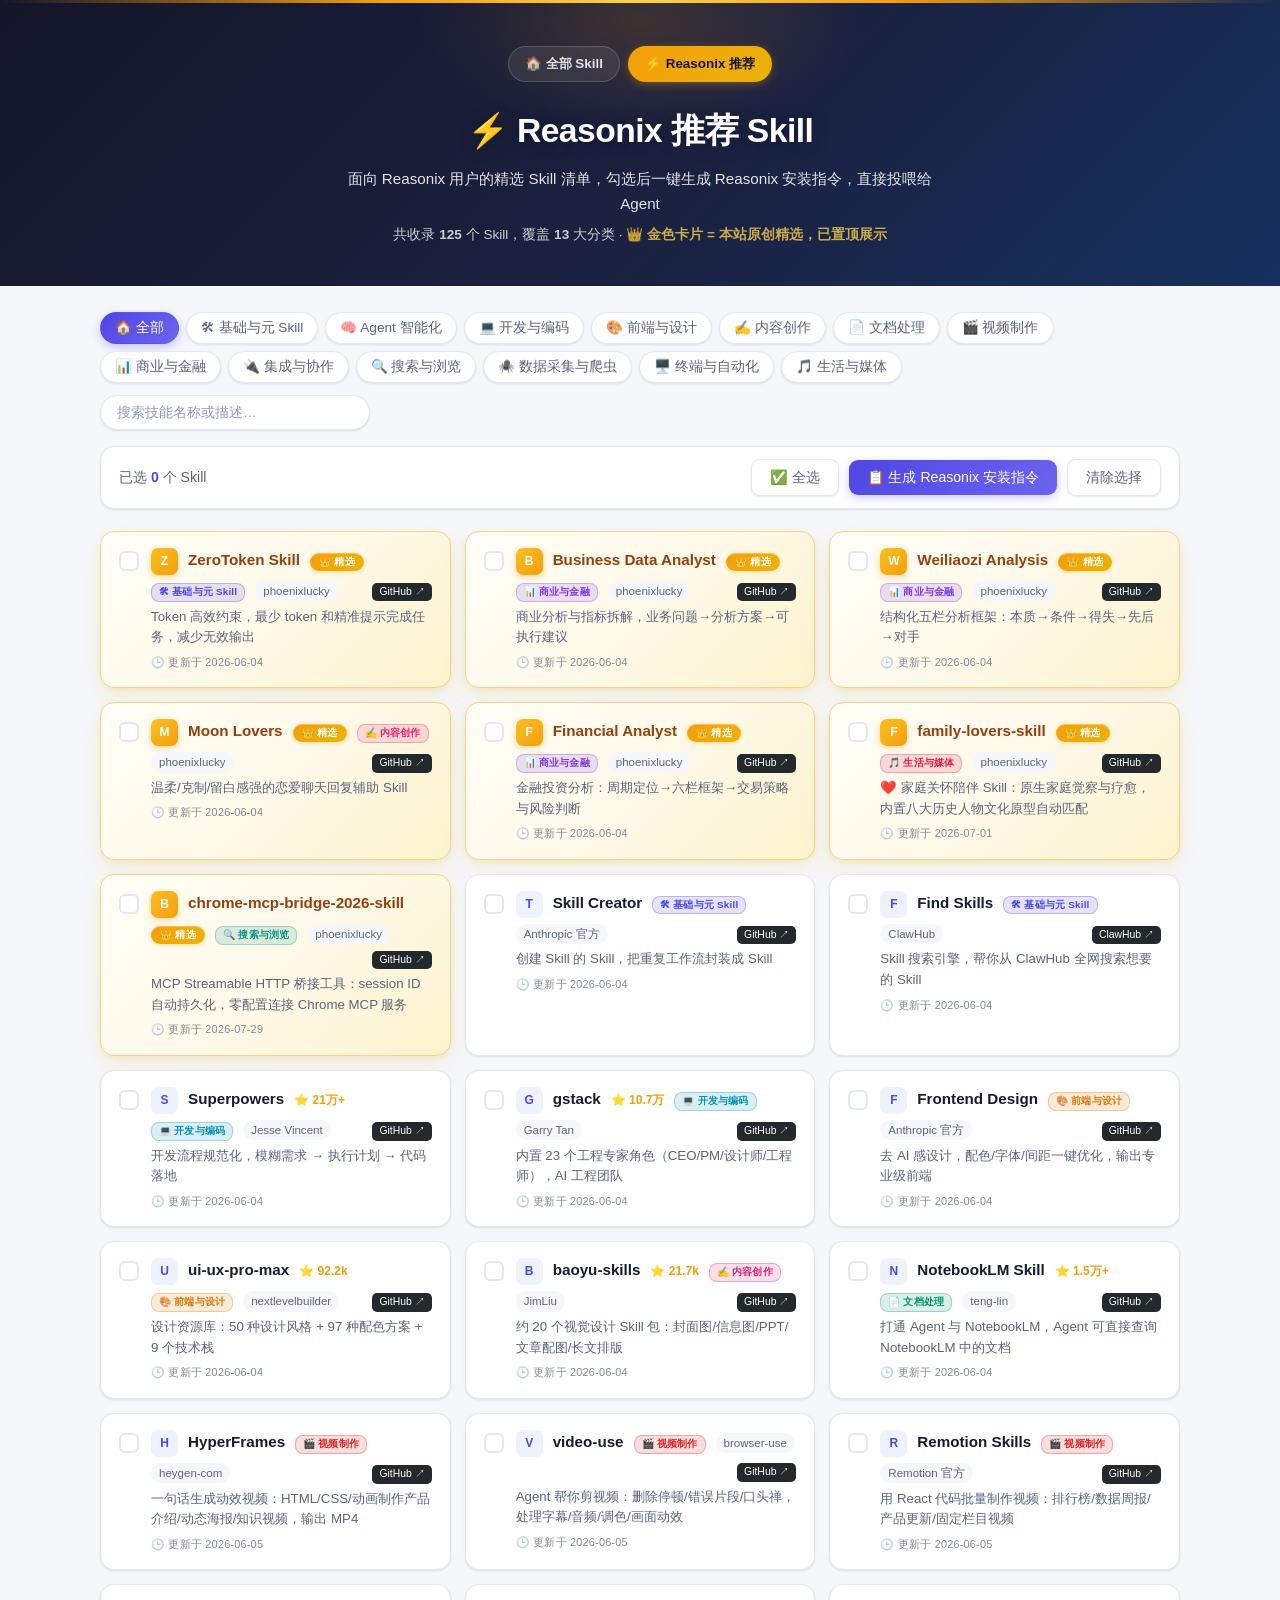
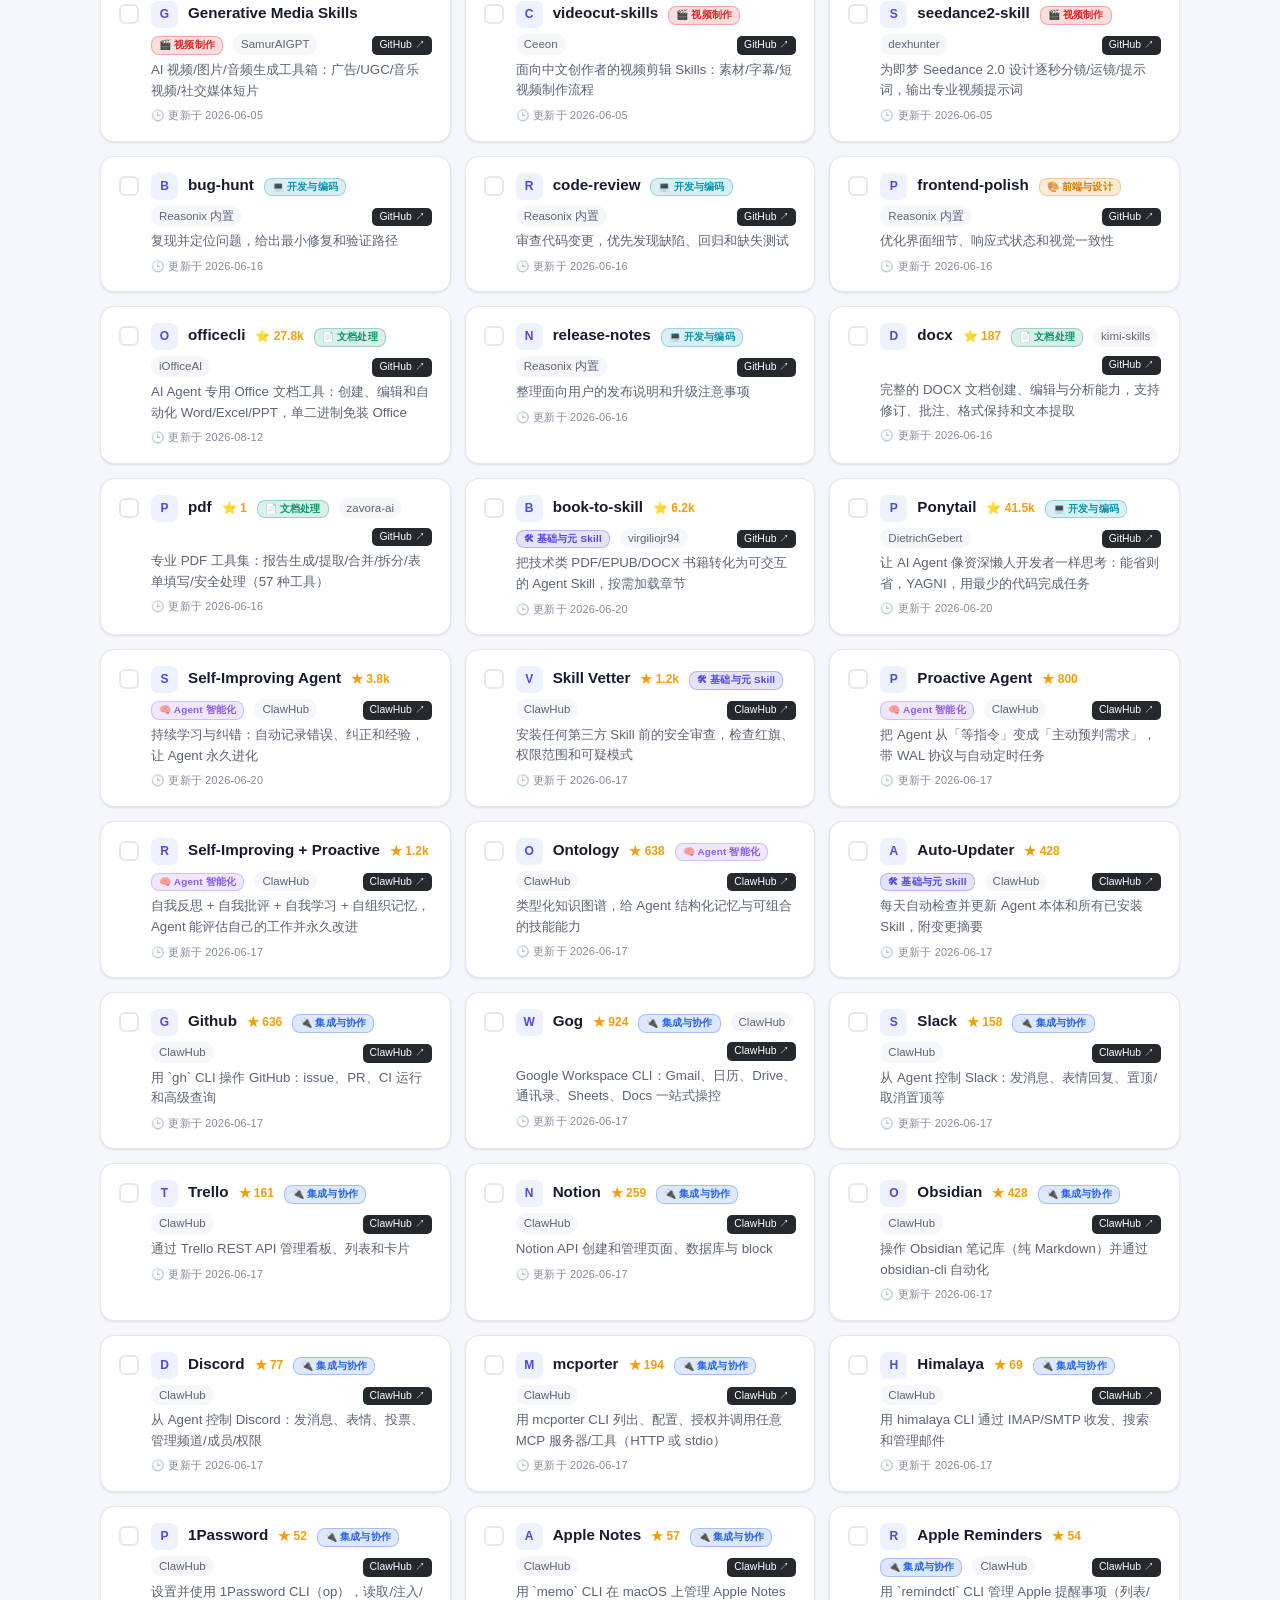
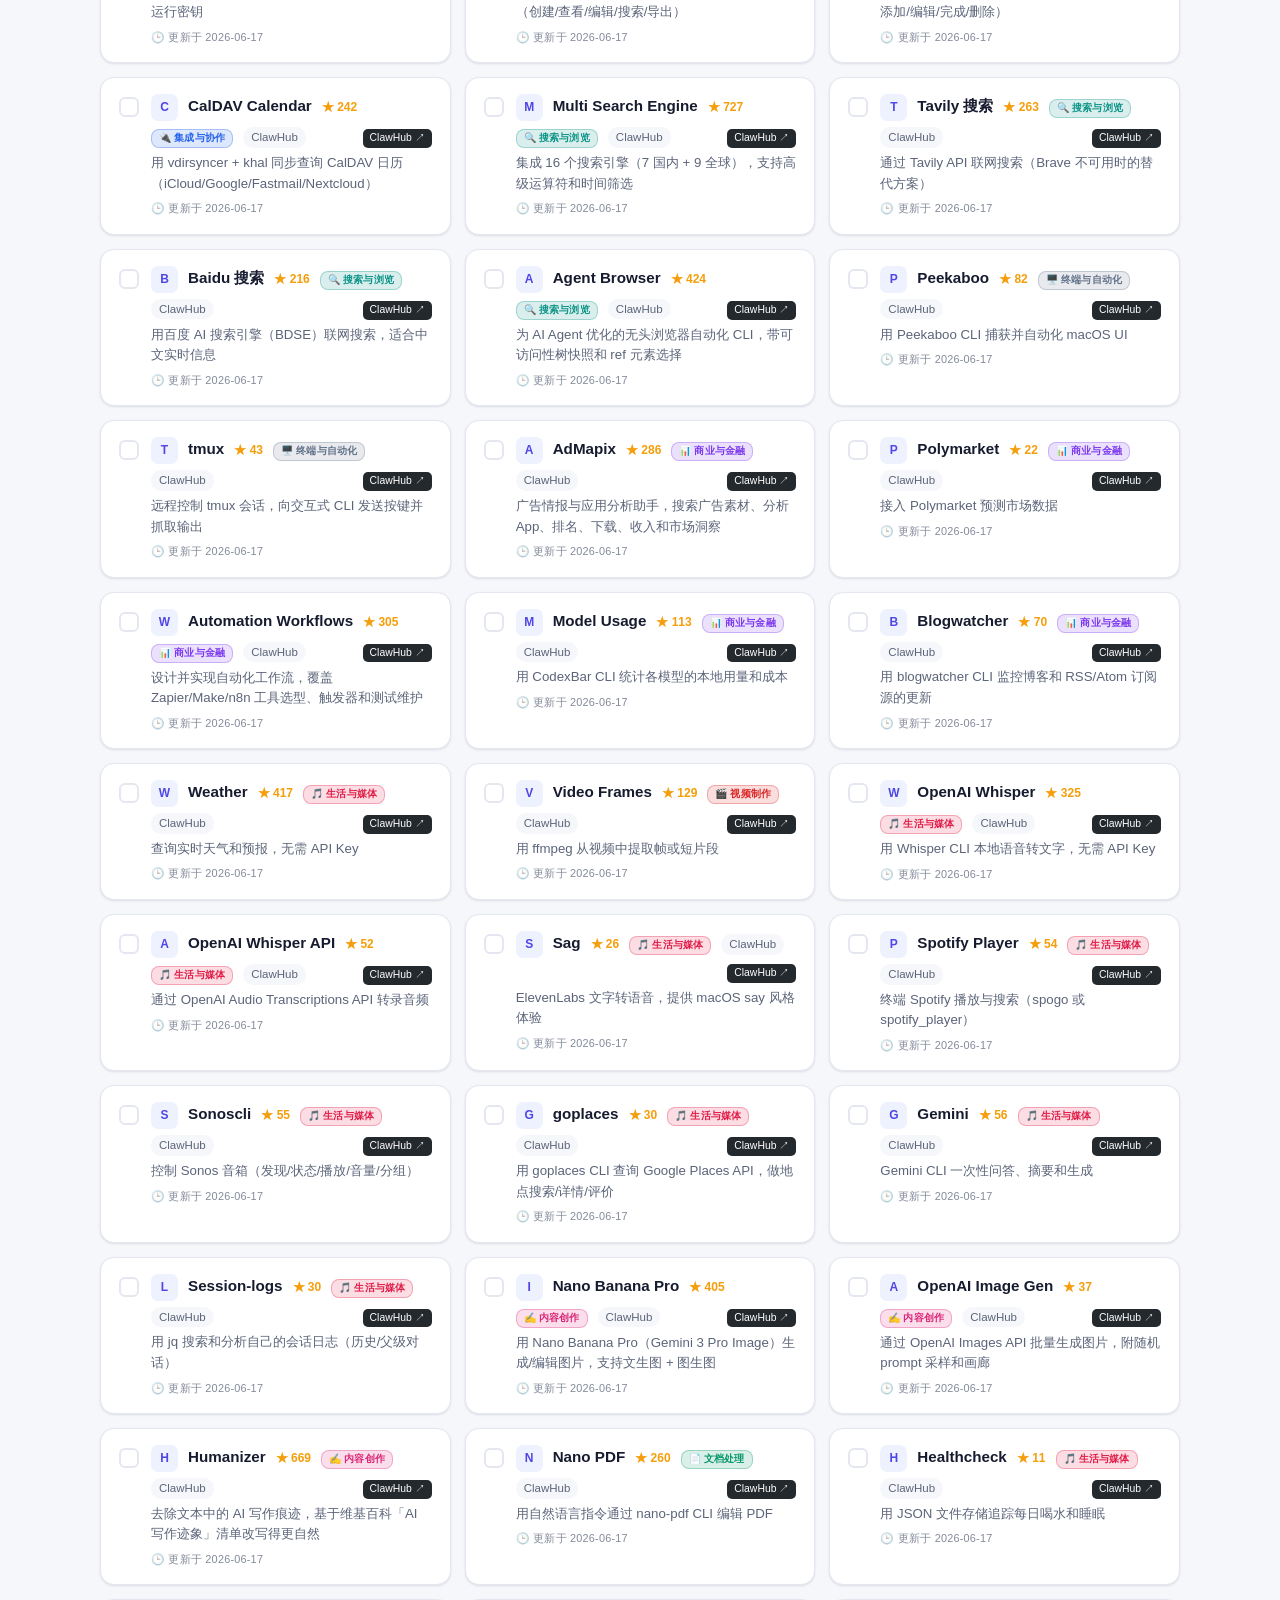
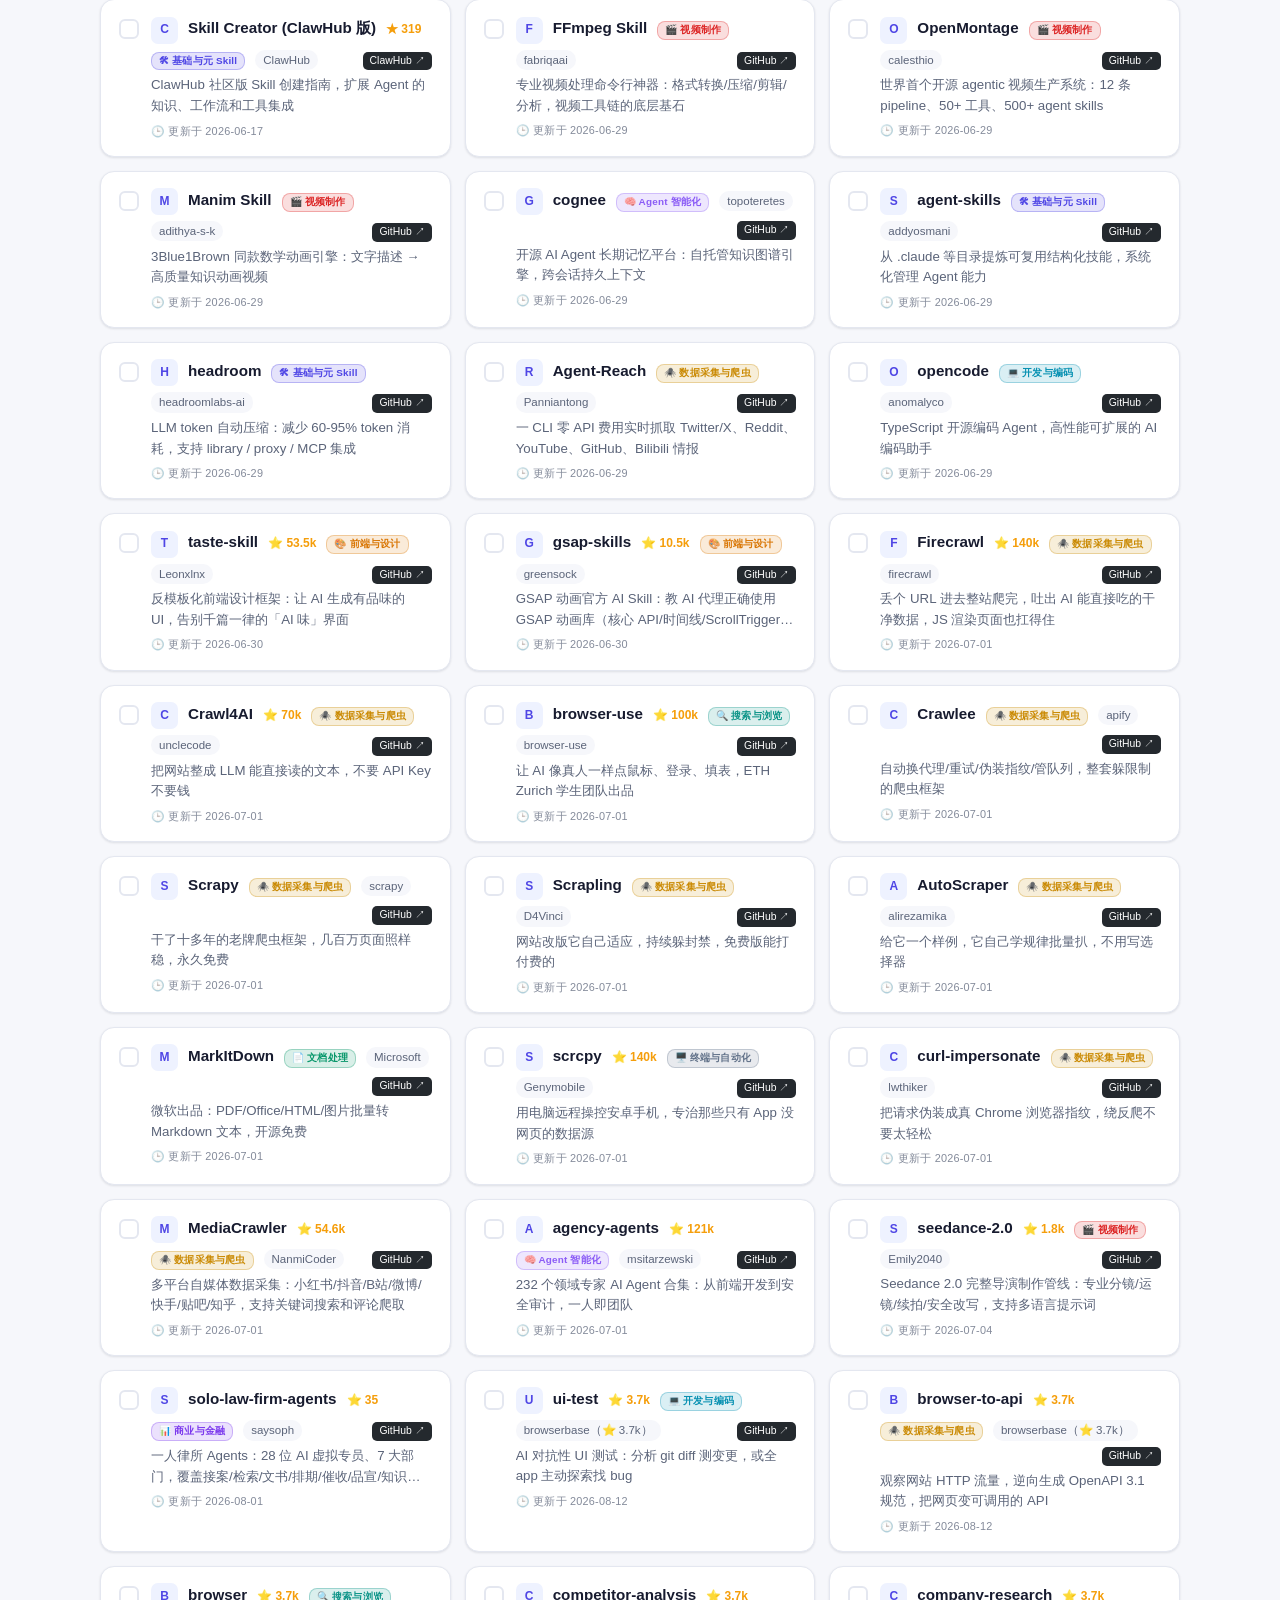
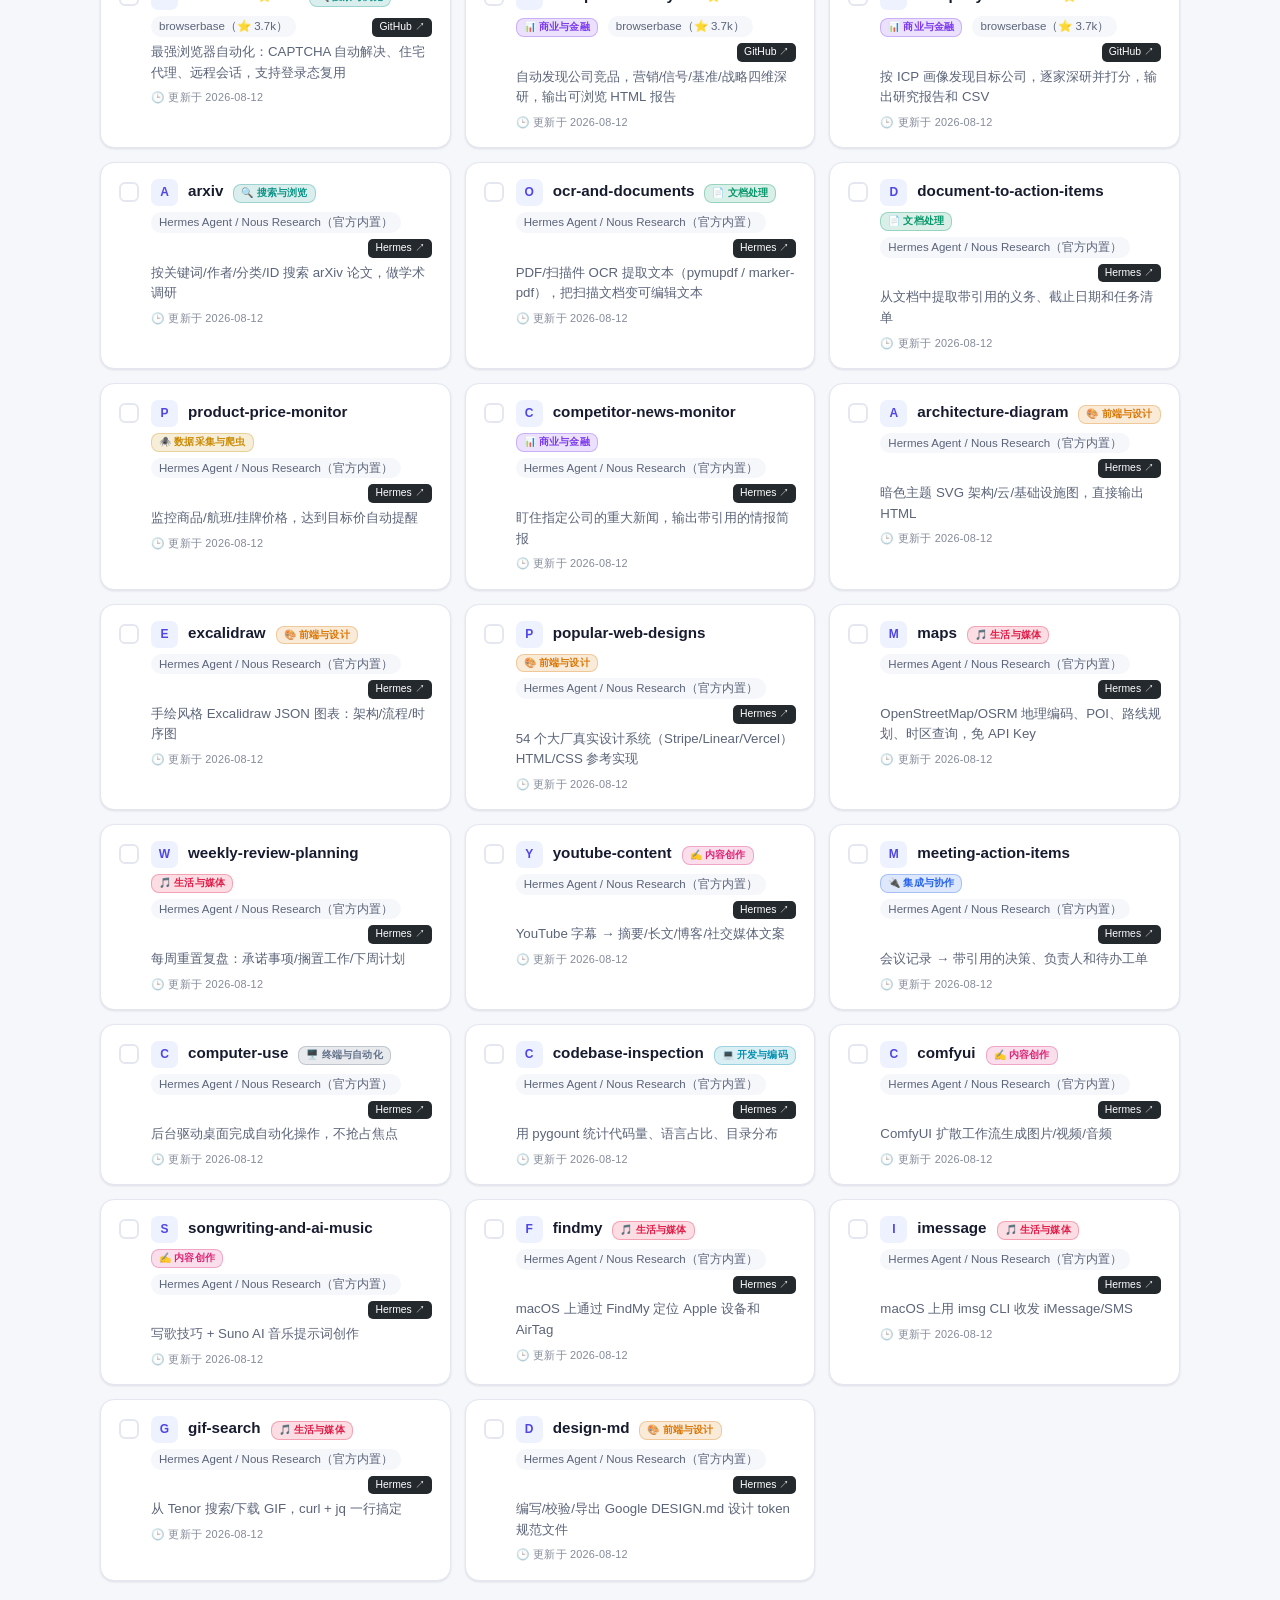
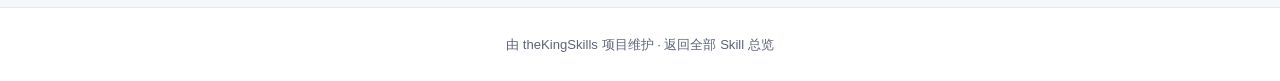
==== docs/reasonix.html @ f3592f79 "feat: 新增 Reasonix 推荐 Skill 页面（reasonix.html），README 补充专属页入口" ====
<!DOCTYPE html>
<html lang="zh-CN">
<head>
  <meta charset="UTF-8">
  <meta name="viewport" content="width=device-width, initial-scale=1.0">
  <title>Reasonix 推荐 Skill — The King Skills</title>
  <link rel="stylesheet" href="css/style.css?v=7">
</head>
<body data-page="reasonix">
  <header class="header">
    <div class="container">
      <nav class="site-nav">
        <a href="index.html" class="nav-link">🏠 全部 Skill</a>
        <a href="reasonix.html" class="nav-link active">⚡ Reasonix 推荐</a>
      </nav>
      <h1>⚡ Reasonix 推荐 Skill</h1>
      <p class="subtitle">面向 Reasonix 用户的精选 Skill 清单，勾选后一键生成 Reasonix 安装指令，直接投喂给 Agent</p>
      <p class="meta">共收录 <strong id="totalCount">0</strong> 个 Skill，覆盖 <strong>13</strong> 大分类 · <span class="gold-hint">👑 金色卡片 = 本站原创精选，已置顶展示</span></p>
    </div>
  </header>

  <main class="container">
    <!-- Controls: Filter + Search -->
    <section class="controls">
      <div class="filter-bar" id="filterBar">
        <button class="filter-btn active" data-cat="all">🏠 全部</button>
      </div>
      <div class="search-bar">
        <input type="text" id="searchInput" placeholder="搜索技能名称或描述…" autocomplete="off">
      </div>
    </section>

    <!-- Stats bar -->
    <section class="stats-bar">
      <span>已选 <strong id="selectedCount">0</strong> 个 Skill</span>
      <button class="btn btn-secondary" id="selectAllBtn">✅ 全选</button>
      <button class="btn btn-primary" id="generateBtn">📋 生成 Reasonix 安装指令</button>
      <button class="btn btn-secondary" id="clearBtn">清除选择</button>
    </section>

    <!-- Skill cards grid -->
    <section class="skills-grid" id="skillsGrid">
      <!-- Rendered by JS -->
    </section>

    <!-- Install instructions output -->
    <section class="output-section" id="outputSection" style="display:none;">
      <h2>📋 Reasonix 安装指令</h2>
      <p class="output-hint">将下方内容直接提供给 Reasonix Agent：</p>
      <textarea id="outputText" readonly rows="12"></textarea>
      <button class="btn btn-primary" id="copyBtn">📄 复制到剪贴板</button>
    </section>
  </main>

  <footer class="footer">
    <div class="container">
      <p>由 <a href="https://github.com/phoenixlucky/theKingSkills" target="_blank">theKingSkills</a> 项目维护 · <a href="index.html">返回全部 Skill 总览</a></p>
    </div>
  </footer>

  <div class="toast" id="toast"></div>

  <script src="js/script.js?v=8"></script>
</body>
</html>
---- docs/css/style.css ----
/* ===== Reset & Base ===== */
*, *::before, *::after { box-sizing: border-box; margin: 0; padding: 0; }

:root {
  --bg: #f6f7fb;
  --surface: #ffffff;
  --surface-hover: #fbfcff;
  --border: #e4e7f0;
  --border-strong: #d4d9e6;
  --text: #171b2f;
  --text-secondary: #5b6479;
  --text-muted: #9099ad;
  --primary: #4f46e5;
  --primary-hover: #4338ca;
  --primary-soft: #eef2ff;
  --accent: #f59e0b;
  --gold: #eab308;
  --gold-deep: #ca8a04;
  --success: #10b981;
  --radius: 14px;
  --radius-sm: 9px;
  --shadow-sm: 0 1px 2px rgba(23,27,47,.05), 0 1px 3px rgba(23,27,47,.06);
  --shadow: 0 2px 4px rgba(23,27,47,.05), 0 10px 28px rgba(23,27,47,.07);
  --shadow-lg: 0 6px 12px rgba(23,27,47,.07), 0 20px 48px rgba(23,27,47,.11);
  --shadow-gold: 0 2px 5px rgba(234,179,8,.16), 0 10px 26px rgba(234,179,8,.12);
  --font: -apple-system, BlinkMacSystemFont, "Segoe UI", Roboto, "Noto Sans SC", "PingFang SC", "Microsoft YaHei", sans-serif;
  --font-mono: "SF Mono", "Fira Code", "Consolas", monospace;
}

html { font-size: 16px; scroll-behavior: smooth; }

body {
  font-family: var(--font);
  background: var(--bg);
  color: var(--text);
  line-height: 1.6;
  min-height: 100vh;
  display: flex;
  flex-direction: column;
  -webkit-font-smoothing: antialiased;
}

a { color: var(--primary); text-decoration: none; }
a:hover { text-decoration: underline; }

.container {
  max-width: 1120px;
  margin: 0 auto;
  padding: 0 20px;
  width: 100%;
}

/* ===== Header ===== */
.header {
  position: relative;
  overflow: hidden;
  background: linear-gradient(135deg, #141528 0%, #1b2140 55%, #14305e 100%);
  color: #fff;
  padding: 46px 0 40px;
  text-align: center;
}
/* 顶部金色饰线 */
.header::after {
  content: '';
  position: absolute;
  inset: 0 0 auto 0;
  height: 3px;
  background: linear-gradient(90deg, transparent, #f59e0b 30%, #fcd34d 50%, #f59e0b 70%, transparent);
}
/* 顶部柔光晕 */
.header::before {
  content: '';
  position: absolute;
  top: -140px;
  left: 50%;
  transform: translateX(-50%);
  width: 620px;
  height: 320px;
  background: radial-gradient(closest-side, rgba(245,158,11,.16), transparent 72%);
  pointer-events: none;
}
.header h1 {
  position: relative;
  font-size: 2.1rem;
  font-weight: 800;
  letter-spacing: -0.5px;
  text-shadow: 0 2px 18px rgba(0,0,0,.25);
}
.header .subtitle {
  position: relative;
  margin: 10px auto 0;
  font-size: .95rem;
  opacity: .88;
  max-width: 620px;
}
.header .meta {
  position: relative;
  margin-top: 8px;
  font-size: .85rem;
  opacity: .78;
}
.header .gold-hint {
  color: #fcd34d;
  font-weight: 600;
  opacity: 1;
}

/* ===== Site Nav ===== */
.site-nav {
  position: relative;
  display: flex;
  justify-content: center;
  gap: 8px;
  margin-bottom: 22px;
}
.nav-link {
  padding: 6px 16px;
  border-radius: 999px;
  font-size: .84rem;
  font-weight: 600;
  color: rgba(255,255,255,.85);
  background: rgba(255,255,255,.08);
  border: 1px solid rgba(255,255,255,.16);
  text-decoration: none;
  transition: all .16s ease;
}
.nav-link:hover { background: rgba(255,255,255,.16); color: #fff; text-decoration: none; }
.nav-link.active {
  background: linear-gradient(135deg, #f59e0b, #eab308);
  color: #141528;
  border-color: transparent;
  box-shadow: 0 2px 8px rgba(245,158,11,.35);
}

/* ===== Controls ===== */
.controls {
  display: flex;
  flex-wrap: wrap;
  gap: 12px;
  margin: 26px 0 16px;
  align-items: center;
}
.filter-bar {
  display: flex;
  flex-wrap: wrap;
  gap: 7px;
  flex: 1 1 auto;
}
.filter-btn {
  padding: 6px 14px;
  border: 1px solid var(--border);
  border-radius: 999px;
  background: var(--surface);
  color: var(--text-secondary);
  cursor: pointer;
  font-size: .85rem;
  font-family: var(--font);
  transition: all .16s ease;
  white-space: nowrap;
  box-shadow: var(--shadow-sm);
}
.filter-btn:hover { border-color: #c7cdf5; color: var(--primary); transform: translateY(-1px); }
.filter-btn.active {
  background: linear-gradient(135deg, #4f46e5, #6d63f0);
  color: #fff;
  border-color: transparent;
  box-shadow: 0 3px 10px rgba(79,70,229,.3);
}
.search-bar { flex: 0 1 270px; min-width: 190px; }
.search-bar input {
  width: 100%;
  padding: 9px 16px;
  border: 1px solid var(--border);
  border-radius: 999px;
  font-size: .85rem;
  font-family: var(--font);
  outline: none;
  transition: border-color .15s, box-shadow .15s;
  box-shadow: var(--shadow-sm);
  background: var(--surface);
}
.search-bar input::placeholder { color: var(--text-muted); }
.search-bar input:focus { border-color: var(--primary); box-shadow: 0 0 0 3px rgba(79,70,229,.12); }

/* ===== Stats Bar ===== */
.stats-bar {
  display: flex;
  flex-wrap: wrap;
  gap: 10px;
  align-items: center;
  padding: 12px 18px;
  background: var(--surface);
  border: 1px solid var(--border);
  border-radius: var(--radius);
  box-shadow: var(--shadow-sm);
  margin-bottom: 22px;
}
.stats-bar span { font-size: .88rem; color: var(--text-secondary); flex: 1; }
.stats-bar strong { color: var(--primary); }

/* ===== Buttons ===== */
.btn {
  padding: 8px 18px;
  border: none;
  border-radius: var(--radius-sm);
  font-size: .88rem;
  font-family: var(--font);
  cursor: pointer;
  transition: all .16s ease;
  white-space: nowrap;
  font-weight: 500;
}
.btn-primary {
  background: linear-gradient(135deg, #4f46e5, #6d63f0);
  color: #fff;
  box-shadow: 0 3px 10px rgba(79,70,229,.28);
}
.btn-primary:hover {
  background: linear-gradient(135deg, #4338ca, #5a50e8);
  transform: translateY(-1px);
  box-shadow: 0 5px 14px rgba(79,70,229,.34);
}
.btn-secondary {
  background: var(--surface);
  color: var(--text-secondary);
  border: 1px solid var(--border);
  box-shadow: var(--shadow-sm);
}
.btn-secondary:hover { background: var(--surface-hover); color: var(--text); border-color: var(--border-strong); }

/* ===== Skills Grid ===== */
.skills-grid {
  display: grid;
  grid-template-columns: repeat(auto-fill, minmax(300px, 1fr));
  gap: 14px;
  margin-bottom: 26px;
}

.skill-card {
  background: var(--surface);
  border: 1px solid var(--border);
  border-radius: var(--radius);
  padding: 16px 18px;
  display: flex;
  align-items: flex-start;
  gap: 12px;
  cursor: pointer;
  transition: transform .18s ease, box-shadow .18s ease, border-color .18s ease, background .18s ease;
  box-shadow: var(--shadow-sm);
  position: relative;
}
.skill-card:hover {
  border-color: #c7cdf5;
  box-shadow: var(--shadow);
  transform: translateY(-3px);
  background: var(--surface-hover);
}
.skill-card.selected {
  border-color: var(--primary);
  background: var(--primary-soft);
  box-shadow: 0 0 0 3px rgba(79,70,229,.12);
}
.skill-card.selected::before {
  content: '';
  position: absolute;
  left: 0;
  top: 12px;
  bottom: 12px;
  width: 3px;
  border-radius: 3px;
  background: var(--primary);
}

/* ---- 金色卡片：本站原创精选 ---- */
.skill-card--own {
  border-color: #f0d48a;
  background: linear-gradient(135deg, #fffdf6 0%, #fef9e9 50%, #fdf3cd 100%);
  box-shadow: var(--shadow-gold);
}
.skill-card--own:hover {
  border-color: var(--gold);
  transform: translateY(-3px);
  box-shadow: 0 6px 14px rgba(234,179,8,.2), 0 16px 40px rgba(234,179,8,.16);
}
.skill-card--own.selected {
  border-color: var(--gold-deep);
  background: linear-gradient(135deg, #fffdf6 0%, #fdeeb4 100%);
  box-shadow: 0 0 0 3px rgba(234,179,8,.18);
}
.skill-card--own.selected::before { background: var(--gold); }
.skill-card--own .skill-icon {
  background: linear-gradient(135deg, #fbbf24, #f59e0b);
  color: #fff;
  box-shadow: 0 2px 6px rgba(245,158,11,.35);
}
.skill-card--own .skill-name { color: #92400e; }

.skill-check {
  flex-shrink: 0;
  width: 20px;
  height: 20px;
  border: 2px solid var(--border);
  border-radius: 6px;
  display: flex;
  align-items: center;
  justify-content: center;
  margin-top: 3px;
  transition: all .15s;
  font-size: 12px;
  color: transparent;
  background: var(--surface);
}
.skill-card.selected .skill-check { background: var(--primary); border-color: var(--primary); color: #fff; box-shadow: 0 1px 4px rgba(79,70,229,.35); }

.skill-body { flex: 1; min-width: 0; }
.skill-header {
  display: flex;
  flex-wrap: wrap;
  align-items: baseline;
  gap: 6px 10px;
  margin-bottom: 5px;
}
.skill-icon {
  width: 27px;
  height: 27px;
  border-radius: 7px;
  background: var(--primary-soft);
  color: var(--primary);
  display: inline-flex;
  align-items: center;
  justify-content: center;
  font-size: .75rem;
  font-weight: 700;
  flex-shrink: 0;
}
.skill-name { font-size: .95rem; font-weight: 600; }
.skill-badge {
  font-size: .6rem;
  font-weight: 700;
  line-height: 1.9;
  background: linear-gradient(135deg, #f59e0b, #eab308);
  color: #fff;
  padding: 0 9px;
  border-radius: 999px;
  letter-spacing: .04em;
  box-shadow: 0 1px 4px rgba(234,179,8,.4), inset 0 1px 0 rgba(255,255,255,.3);
  white-space: nowrap;
  vertical-align: middle;
}
.skill-stars {
  font-size: .75rem;
  color: var(--accent);
  font-weight: 600;
}
.skill-cat {
  font-size: .62rem;
  color: var(--cat-color, var(--primary));
  background: var(--cat-bg, var(--primary-soft));
  padding: 0 7px;
  border-radius: 8px;
  border: 1px solid var(--cat-border, var(--border));
  white-space: nowrap;
  font-weight: 600;
  line-height: 1.7;
  letter-spacing: 0.02em;
}
.skill-source {
  font-size: .72rem;
  color: var(--text-secondary);
  background: var(--bg);
  padding: 1px 8px;
  border-radius: 10px;
}
.skill-desc {
  font-size: .83rem;
  color: var(--text-secondary);
  line-height: 1.55;
  display: -webkit-box;
  -webkit-line-clamp: 2;
  -webkit-box-orient: vertical;
  overflow: hidden;
}
.skill-updated {
  font-size: .68rem;
  color: var(--text-secondary);
  opacity: .75;
  margin-top: 6px;
  letter-spacing: .02em;
}

.skill-repo {
  font-size: .65rem;
  font-family: var(--font);
  color: #fff;
  background: #24292e;
  border-radius: 5px;
  padding: 1px 7px;
  margin-left: auto;
  white-space: nowrap;
  transition: background .15s;
  text-decoration: none;
  font-weight: 500;
  line-height: 1.6;
}
.skill-repo:hover {
  background: #0366d6;
  text-decoration: none;
}

.skill-card.hidden { display: none; }

/* ===== Output Section ===== */
.output-section {
  background: var(--surface);
  border: 1px solid var(--border);
  border-radius: var(--radius);
  padding: 22px 26px;
  margin-bottom: 26px;
  box-shadow: var(--shadow);
}
.output-section h2 { font-size: 1.1rem; margin-bottom: 4px; }
.output-hint { font-size: .85rem; color: var(--text-secondary); margin-bottom: 12px; }
.output-section textarea {
  width: 100%;
  padding: 14px;
  border: 1px solid var(--border);
  border-radius: var(--radius-sm);
  font-family: var(--font-mono);
  font-size: .82rem;
  line-height: 1.6;
  resize: vertical;
  color: var(--text);
  background: #fafbfd;
  margin-bottom: 12px;
}
.output-section textarea:focus { outline: none; border-color: var(--primary); box-shadow: 0 0 0 3px rgba(79,70,229,.12); }

/* ===== Footer ===== */
.footer {
  margin-top: auto;
  text-align: center;
  padding: 26px 0;
  color: var(--text-secondary);
  font-size: .82rem;
  border-top: 1px solid var(--border);
  background: var(--surface);
}
.footer a { color: var(--text-secondary); }

/* ===== Toast ===== */
.toast {
  position: fixed;
  bottom: 30px;
  left: 50%;
  transform: translateX(-50%) translateY(80px);
  background: #171b2f;
  color: #fff;
  padding: 10px 26px;
  border-radius: 999px;
  font-size: .88rem;
  opacity: 0;
  transition: all .3s ease;
  pointer-events: none;
  z-index: 999;
  box-shadow: 0 8px 24px rgba(23,27,47,.3);
}
.toast.show { opacity: 1; transform: translateX(-50%) translateY(0); }

/* ===== Empty State ===== */
.empty-state {
  grid-column: 1 / -1;
  text-align: center;
  padding: 60px 20px;
  color: var(--text-secondary);
  background: var(--surface);
  border: 1px dashed var(--border-strong);
  border-radius: var(--radius);
}
.empty-state .empty-icon { font-size: 3rem; margin-bottom: 12px; }
.empty-state p { font-size: .95rem; }

/* ===== Responsive ===== */
@media (max-width: 768px) {
  .header { padding: 30px 0 26px; }
  .header h1 { font-size: 1.55rem; }
  .controls { flex-direction: column; align-items: stretch; }
  .search-bar { flex: 1; min-width: 0; }
  .skills-grid { grid-template-columns: 1fr; }
  .stats-bar { flex-direction: column; align-items: stretch; text-align: center; }
  .stats-bar span { flex: none; }
  .output-section { padding: 16px; }
}

@media (max-width: 420px) {
  .filter-btn { font-size: .78rem; padding: 5px 10px; }
  .skill-header { gap: 4px 6px; }
  .skill-name { font-size: .88rem; }
}
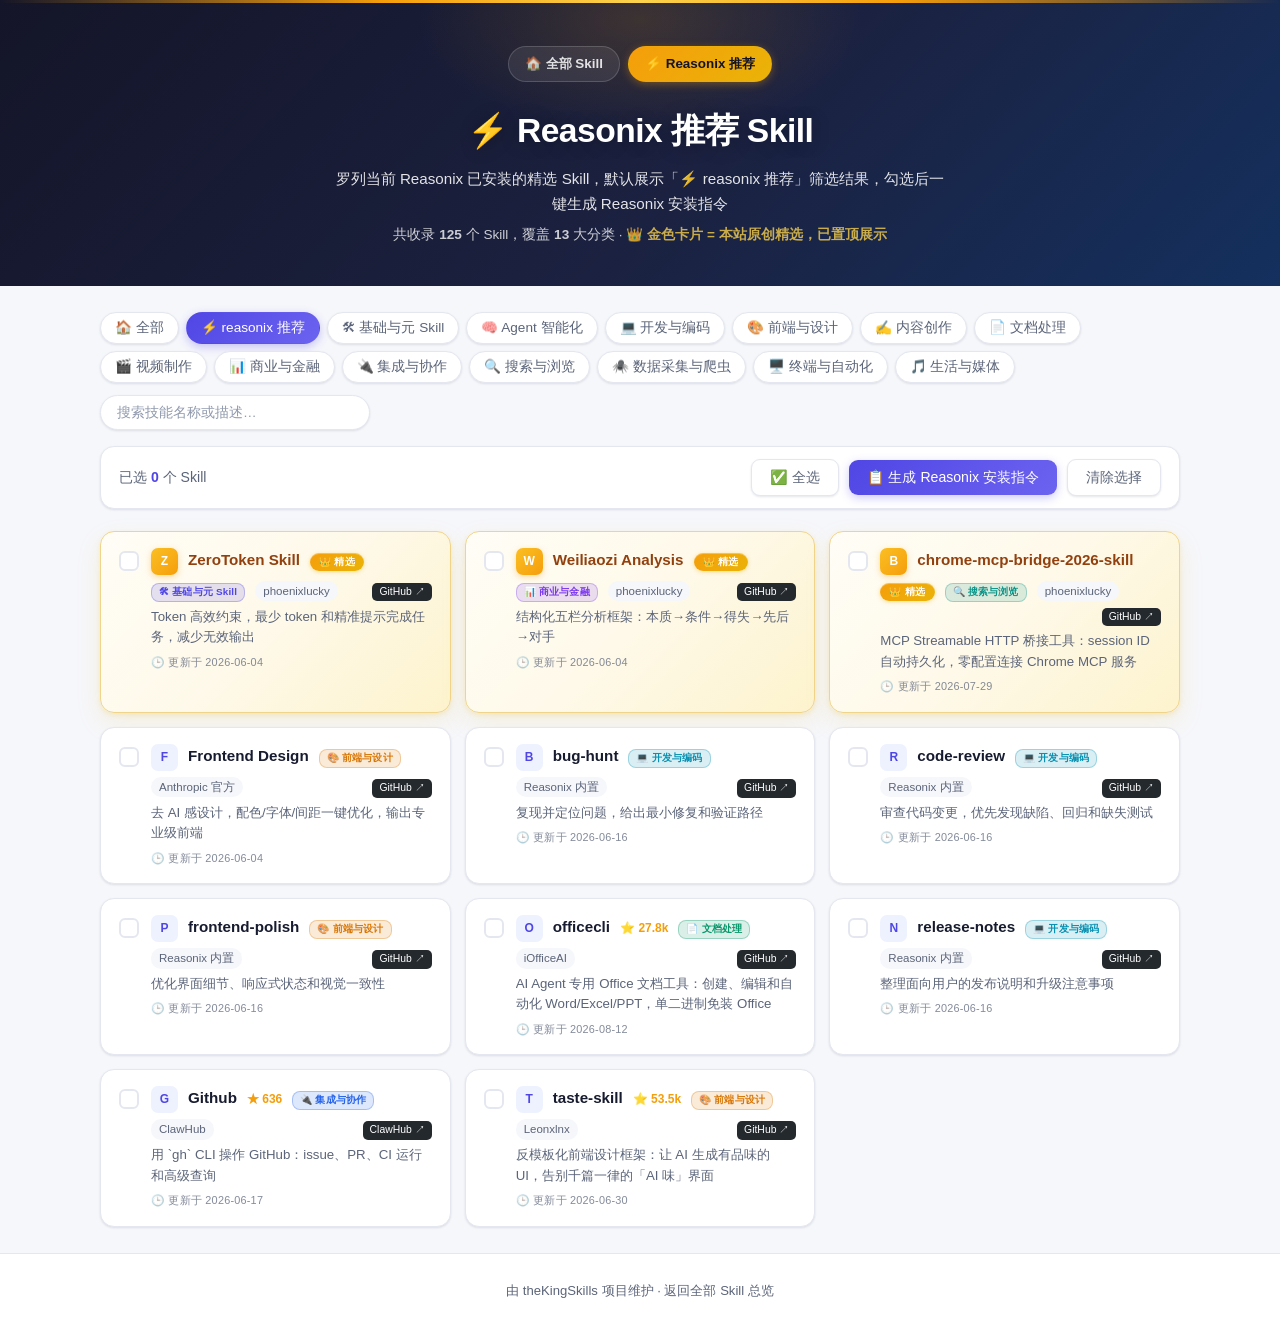
==== commit f3e2adb0: "feat: reasonix 页新增「⚡ reasonix 推荐」筛选，默认展示当前已安装 Skill" ====
--- a/docs/reasonix.html
+++ b/docs/reasonix.html
@@ -14,7 +14,7 @@
         <a href="reasonix.html" class="nav-link active">⚡ Reasonix 推荐</a>
       </nav>
       <h1>⚡ Reasonix 推荐 Skill</h1>
-      <p class="subtitle">面向 Reasonix 用户的精选 Skill 清单，勾选后一键生成 Reasonix 安装指令，直接投喂给 Agent</p>
+      <p class="subtitle">罗列当前 Reasonix 已安装的精选 Skill，默认展示「⚡ reasonix 推荐」筛选结果，勾选后一键生成 Reasonix 安装指令</p>
       <p class="meta">共收录 <strong id="totalCount">0</strong> 个 Skill，覆盖 <strong>13</strong> 大分类 · <span class="gold-hint">👑 金色卡片 = 本站原创精选，已置顶展示</span></p>
     </div>
   </header>
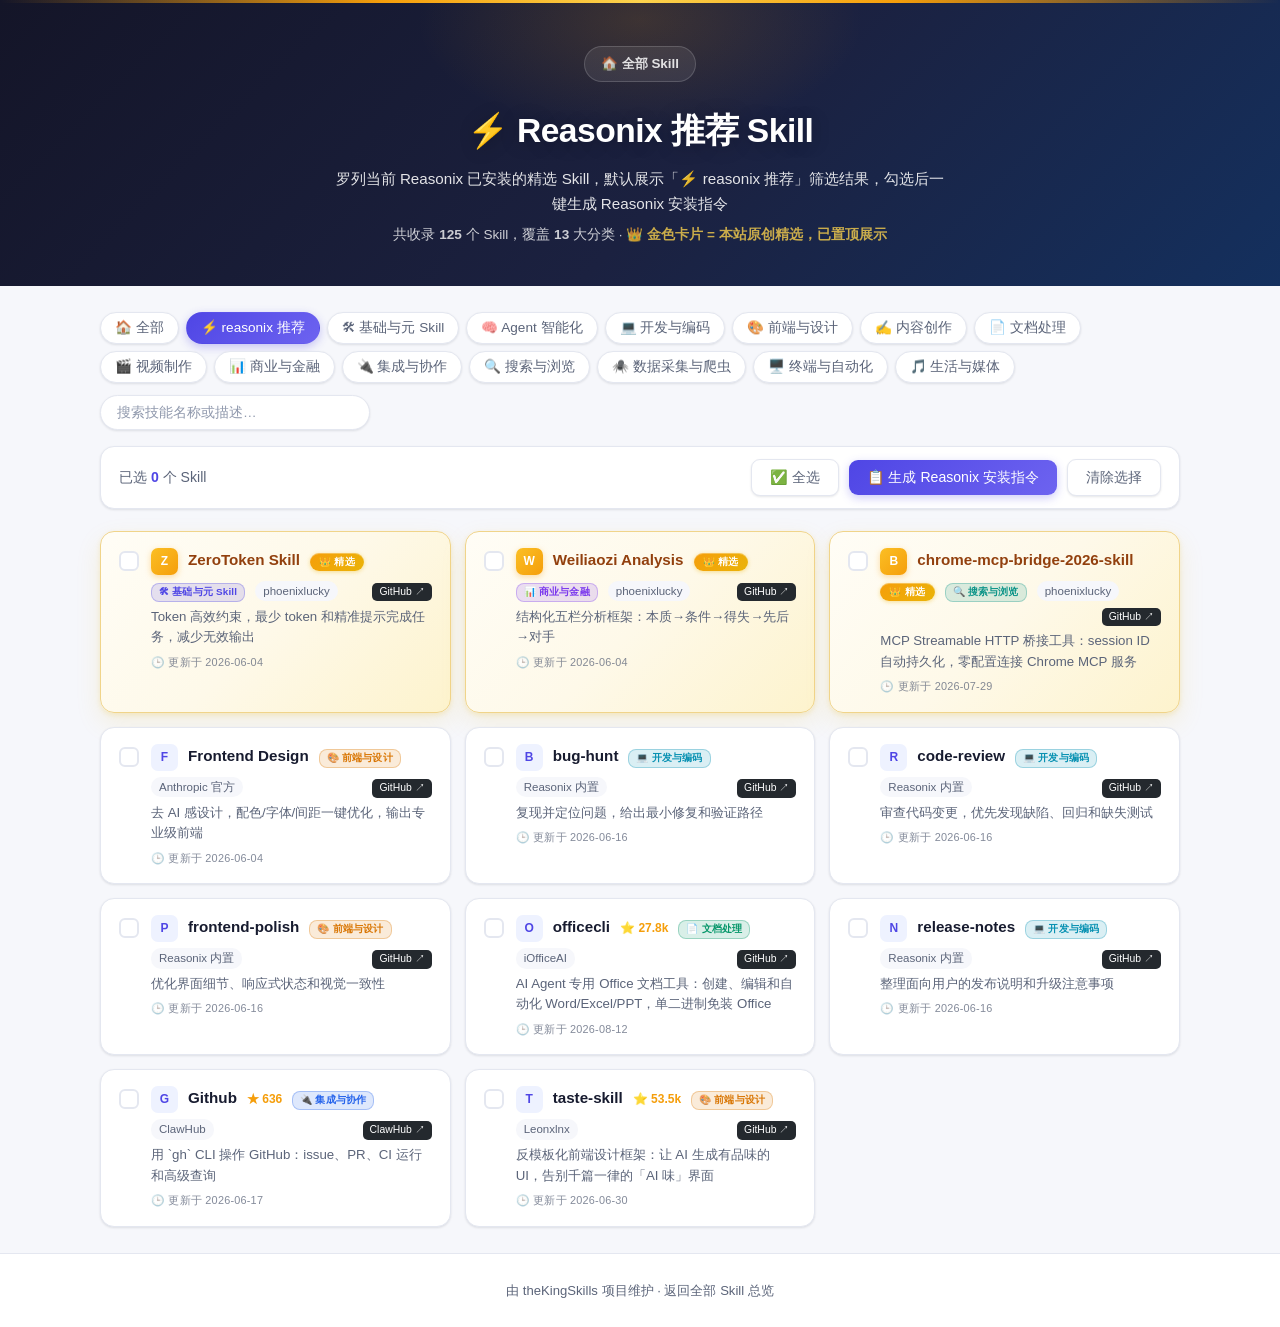
==== commit bdb5021d: "chore: 移除两个页面 header 导航栏中的「⚡ Reasonix 推荐」链接" ====
--- a/docs/reasonix.html
+++ b/docs/reasonix.html
@@ -11,7 +11,6 @@
     <div class="container">
       <nav class="site-nav">
         <a href="index.html" class="nav-link">🏠 全部 Skill</a>
-        <a href="reasonix.html" class="nav-link active">⚡ Reasonix 推荐</a>
       </nav>
       <h1>⚡ Reasonix 推荐 Skill</h1>
       <p class="subtitle">罗列当前 Reasonix 已安装的精选 Skill，默认展示「⚡ reasonix 推荐」筛选结果，勾选后一键生成 Reasonix 安装指令</p>
